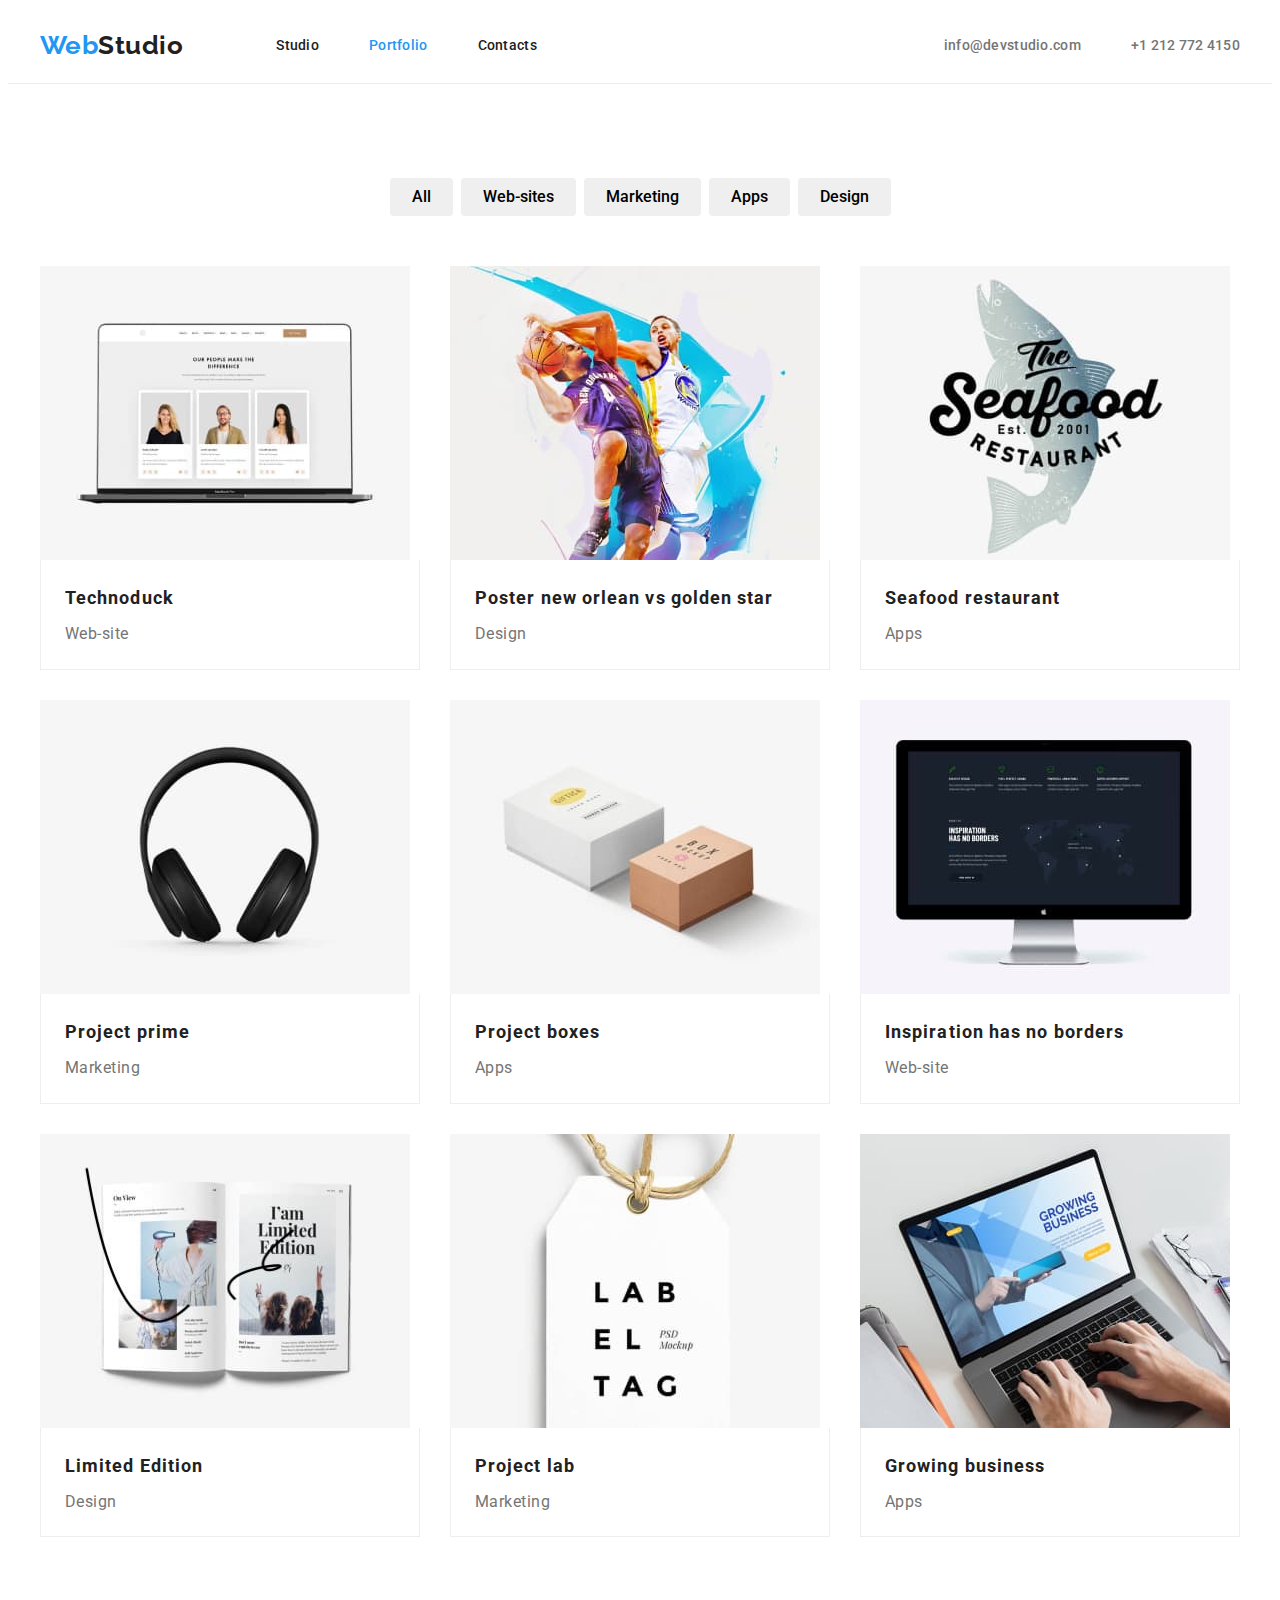
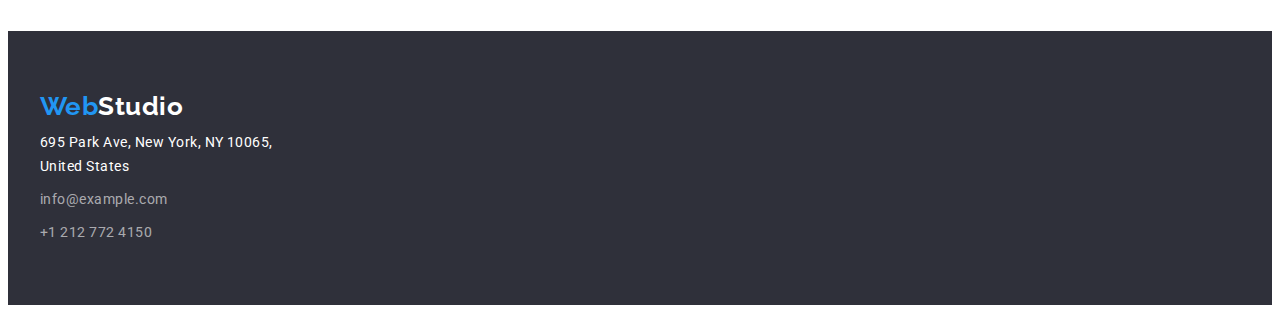
==== portfolio.html @ b886b598 "Initial commit" ====
<!DOCTYPE html>
<html lang="en">
  <head>
    <meta charset="UTF-8" />
    <meta http-equiv="X-UA-Compatible" content="IE=edge" />
    <meta name="viewport" content="width=device-width, initial-scale=1.0" />
    <title>Portfolio</title>
    <link rel="preconnect" href="https://fonts.googleapis.com" />
    <link rel="preconnect" href="https://fonts.gstatic.com" crossorigin />
    <link
      href="https://fonts.googleapis.com/css2?family=Raleway:wght@700&family=Roboto:wght@400;500;700;900&display=swap"
      rel="stylesheet"
    />
    <link
      rel="stylesheet"
      href="https://cdnjs.cloudflare.com/ajax/libs/modern-normalize/1.1.0/modern-normalize.min.css"
      integrity="sha512-wpPYUAdjBVSE4KJnH1VR1HeZfpl1ub8YT/NKx4PuQ5NmX2tKuGu6U/JRp5y+Y8XG2tV+wKQpNHVUX03MfMFn9Q=="
      crossorigin="anonymous"
      referrerpolicy="no-referrer"
    />
    <link rel="stylesheet" href="./css/styles.css" />
  </head>
  <body>
    <header class="header">
      <div class="container header-container">
      <nav class="header-nav">
        <a class="logo link" href="./index.html">Web<span class="head-logo-part">Studio</span></a>
        <ul class="header-list">
          <li class="header-list-item"><a class="header-link link" href="./index.html">Studio</a></li>
          <li class="header-list-item"><a class="header-link current link" href="./portfolio.html">Portfolio</a></li>
          <li class="header-list-item"><a class="header-link link" href="">Contacts</a></li>
        </ul>
      </nav>
      <ul class="header-list">
        <li class="header-list-contact"><a class="header-contact link" href="mailto:info@devstudio.com">info@devstudio.com</a></li>
        <li class="header-list-contact"><a class="header-contact link" href="tel:+12127724150">+1 212 772 4150</a></li>
      </ul>
      </div>
    </header>
    <main>
      <section class="portfolio-section">
        <div class="container">
          <h1 class="hiden">Portfolio navigation</h1>
          <ul class="button-list">
            <li><button class="portfolio-btn" type="button">All</button></li>
            <li><button class="portfolio-btn" type="button">Web-sites</button></li>
            <li><button class="portfolio-btn" type="button">Marketing</button></li>
            <li><button class="portfolio-btn" type="button">Apps</button></li>
            <li><button class="portfolio-btn" type="button">Design</button></li>
          </ul>
          <ul class="projects">
            <li class="project-item">
              <a class="project-link link" href="#" target="_blank"
                ><img
                  class="img"
                  src="./images/portfolio/project-1.jpg"
                  alt="Technoduck web-site"
                  width="370"
                  height="294"
                />
                <div class="project-text">
                  <h2 class="project-name">Technoduck</h2>
                  <p class="product">Web-site</p>
                </div>
              </a>
            </li>
            <li class="project-item">
              <a class="project-link link" href="#" target="_blank"
                ><img
                  class="img"
                  src="./images/portfolio/project-2.jpg"
                  alt="Poster new orlean vs golden star"
                  width="370"
                  height="294"
                />
                <div class="project-text">
                  <h2 class="project-name">Poster new orlean vs golden star</h2>
                  <p class="product">Design</p>
                </div>
              </a>
            </li>
            <li class="project-item">
              <a class="project-link link" href="#" target="_blank"
                ><img
                  class="img"
                  src="./images/portfolio/project-3.jpg"
                  alt="Seafood restaurant"
                  width="370"
                  height="294"
                />
                <div class="project-text">
                  <h2 class="project-name">Seafood restaurant</h2>
                  <p class="product">Apps</p>
                </div>  
              </a>
            </li>
            <li class="project-item">
              <a class="project-link link" href="#" target="_blank"
                ><img
                  class="img"
                  src="./images/portfolio/project-4.jpg"
                  alt="Project prime"
                  width="370"
                  height="294"
                />
                <div class="project-text">
                  <h2 class="project-name">Project prime</h2>
                  <p class="product">Marketing</p>
                </div>
              </a>
            </li>
            <li class="project-item">
              <a class="project-link link" href="#" target="_blank"
                ><img
                  class="img"
                  src="./images/portfolio/project-5.jpg"
                  alt="Project boxes"
                  width="370"
                  height="294"
                />
                <div class="project-text">
                  <h2 class="project-name">Project boxes</h2>
                  <p class="product">Apps</p>
                </div>
              </a>
            </li>
            <li class="project-item">
              <a class="project-link link" href="#" target="_blank"
                ><img
                  class="img"
                  src="./images/portfolio/project-6.jpg"
                  alt="Inspiration has no borders"
                  width="370"
                  height="294"
                />
                <div class="project-text">
                  <h2 class="project-name">Inspiration has no borders</h2>
                  <p class="product">Web-site</p>
                </div>
              </a>
            </li>
            <li class="project-item">
              <a class="project-link link" href="#" target="_blank"
                ><img
                  class="img"
                  src="./images/portfolio/project-7.jpg"
                  alt="Limited edition"
                  width="370"
                  height="294"
                />
                <div class="project-text">
                  <h2 class="project-name">Limited Edition</h2>
                  <p class="product">Design</p>
                </div>
              </a>
            </li>
            <li class="project-item">
              <a class="project-link link" href="#" target="_blank"
                ><img
                  class="img"
                  src="./images/portfolio/project-8.jpg"
                  alt="Project lab"
                  width="370"
                  height="294"
                />
                <div class="project-text">
                  <h2 class="project-name">Project lab</h2>
                  <p class="product">Marketing</p>
                </div>
              </a>
            </li>
            <li class="project-item">
              <a class="project-link link" href="#" target="_blank"
                ><img
                  class="img"
                  src="./images/portfolio/project-9.jpg"
                  alt="Growing business"
                  width="370"
                  height="294"
                />
                <div class="project-text">
                  <h2 class="project-name">Growing business</h2>
                  <p class="product">Apps</p>
                </div>
              </a>
            </li></ul
          >
        </div>
      </section>
    </main>
    <footer class="footer">
      <div class="container">
      <a class="footer-logo link" href="./index.html">Web<span class="footer-logo-part">Studio</span></a>
      <address>
        <ul class="footer-list">
          <li class="footer-text"
            ><a
              class="footer-map link"
              href="https://goo.gl/maps/xAhFo77AcfXD6E7u5"
              target="_blank"
              rel="noopener noreferrer nofollow"
              >695 Park Ave, New York, NY 10065, United States</a
            ></li
          >
          <li class="footer-text"><a class="footer-contact link" href="mailto:info@example.com">info@example.com</a></li>
          <li class="footer-text"><a class="footer-contact link" href="tel:+12127724150">+1 212 772 4150</a></li>
        </ul>
      </address>
      </div>
    </footer>
  </body>
</html>
---- css/styles.css ----
:root {
  --brand-color: #2196f3;
  --font-color-one: #212121;
  --font-color-two: #757575;
  --font-color-three: rgba(255, 255, 255, 0.6);
  --background-color-one: #2f303a;
  --background-color-two: #ffffff;
  --background-color-three: #f5f4fa;
  --hover-color-one: #188ce8;
  --items: 3;
  --indent: 30px;
}

body {
  font-family: 'Roboto', sans-serif;
  letter-spacing: 0.03em;
}

/* reset */
h1,
h2,
h3,
h4,
h5,
h6,
p,
ul {
  padding: 0;
  margin: 0;
}

img {
  display: block;
}

.header {
  border-bottom: 1px solid #ececec;
}

.header-container {
  display: flex;
  flex-direction: row;
}

.link {
  text-decoration: none;
  color: currentColor;
  align-content: center;
}

.list {
  list-style: none;
  margin: 0;
  padding: 0;
}

.container {
  width: 1200px;
  padding: 0 15px;
  margin-left: auto;
  margin-right: auto;
}

.header-nav {
  margin-right: auto;
}

.logo,
.footer-logo {
  text-transform: capitalize;
  color: var(--brand-color);
  font-family: 'Raleway', sans-serif;
  font-weight: 700;
  font-size: 26px;
  line-height: 1.192;
}

.head-logo-part {
  text-transform: capitalize;
  color: var(--font-color-one);
  font-family: 'Raleway', sans-serif;
  font-weight: 700;
  font-size: 26px;
  line-height: 1.1;
}
.header-nav {
  display: flex;
}
.logo {
  margin-right: 93px;
  display: flex;
  align-items: center;
}
/*.header-list-item {
  margin-right: 50px;
}
.header-list-contact:not(first-child) {
  margin-left: 50px;
}*/

.header-list {
  color: var(--font-color-one);
  font-weight: 500;
  font-size: 14px;
  line-height: 1.1;
  letter-spacing: 0.02em;
  padding: 0;
  display: flex;
  align-items: center;
  gap: 50px;
}

li > .current {
  color: var(--brand-color);
}

.header-link {
  color: var(--font-color-one);
  padding-top: 30px;
  padding-bottom: 30px;
  display: inline-block;
}

.header-contact {
  color: var(--font-color-two);
  padding-top: 30px;
  padding-bottom: 30px;
  display: inline-block;
}

.header-link:hover,
.header-link:focus,
.header-contact:hover,
.header-contact:focus,
.footer-map:hover,
.footer-map:focus,
.footer-contact:hover,
.footer-contact:focus {
  color: var(--brand-color);
}

.title-section {
  background-color: var(--background-color-one);
  padding: 200px 0 200px 0;
}

.title {
  font-weight: 900;
  font-size: 44px;
  line-height: 1.3;
  text-align: center;
  letter-spacing: 0.06em;
  text-transform: uppercase;
  color: var(--background-color-two);
  min-heght: 120px;
  width: 696px;
  margin-left: auto;
  margin-right: auto;
  margin-bottom: 30px;
}

.btn {
  width: 200px;
  min-height: 50px;
  padding-top: 8px;
  padding-bottom: 8px;
  padding-left: 17px;
  padding-right: 17px;
  margin-right: auto;
  margin-left: auto;
  box-shadow: 0px 4px 4px rgba(0, 0, 0, 0.15);
  border-radius: 4px;
  font-weight: 700;
  font-size: 16px;
  line-height: 1.8;
  display: flex;
  align-items: center;
  text-align: center;
  letter-spacing: 0.06em;
  color: var(--background-color-two);
  background-color: var(--brand-color);
  border-color: transparent;
  cursor: pointer;
}

.btn:hover,
.btn:focus {
  background-color: var(--hover-color-one);
}
.hiden {
  position: absolute;
  width: 1px;
  height: 1px;
  margin: -1px;
  border: 0;
  padding: 0;
  outline: 0;
  outline-offset: 0;
  white-space: nowrap;
  clip-path: inset(100%);
  clip: rect(0 0 0 0);
  overflow: hidden;
  visibility: hidden;
  pointer-events: none;
  position: absolute;
}
.features-section {
  padding-top: 94px;
  padding-bottom: 94px;
}
.features {
  display: flex;
  gap: 30px;
}
.features-list {
  width: 270px;
}

.button-list {
  display: flex;
  flex-direction: row;
  gap: 8px;
  justify-content: center;
  margin-bottom: 50px;
}

.header-list,
.button-list,
.features,
.business,
.team,
.footer-list,
.button-list,
.projects {
  list-style-type: none;
}

.features-header {
  font-weight: 700;
  font-size: 14px;
  line-height: 1.1;
  text-transform: uppercase;
  color: var(--font-color-one);
  margin-bottom: 9.41px;
}

.features-text {
  font-size: 14px;
  line-height: 1.7;
  color: var(--font-color-two);
}

.business-section {
  background-color: var(--background-color-two);
  padding-bottom: 94px;
}

.business-title {
  font-weight: 700;
  font-size: 36px;
  line-height: 1.1;
  text-align: center;
  color: var(--font-color-one);
  margin-bottom: 50px;
}

.business,
.team {
  display: flex;
  gap: 30px;
}
.team-section {
  background-color: var(--background-color-three);
  padding-top: 94px;
  padding-bottom: 94px;
}

.team-list {
  background-color: var(--background-color-two);
}

.team-text {
  padding: 30px;
}

.employee-name {
  font-weight: 500;
  font-size: 16px;
  line-height: 1.1;
  text-align: center;
  color: var(--font-color-one);
  margin-bottom: 10px;
}

.job-title {
  font-size: 16px;
  line-height: 1.1;
  text-align: center;
  color: var(--font-color-two);
}

.footer {
  background-color: var(--background-color-one);
  padding-top: 60px;
  padding-bottom: 60px;
}

.footer-logo {
  display: block;
  margin-bottom: 9px;
}

.footer-logo-part {
  text-transform: capitalize;
  color: var(--background-color-two);
  font-family: 'Raleway';
  font-style: normal;
  font-weight: 700;
  font-size: 26px;
  line-height: 1.1;
}

.footer-map {
  display: inline-block;
  width: 235px;
  font-style: normal;
  font-size: 14px;
  line-height: 1.7;
  color: var(--background-color-two);
}

.footer-contact {
  font-style: normal;
  font-size: 14px;
  line-height: 1.7;
  color: var(--font-color-three);
}

.footer-text:not(:last-child) {
  margin-bottom: 9px;
}
.portfolio-section {
  padding-top: 94px;
  padding-bottom: 94px;
}
.portfolio-btn {
  border: none;
  font-family: inherit;
  font-style: normal;
  font-weight: 500;
  font-size: 16px;
  line-height: 1.6;
  text-align: center;
  cursor: pointer;
  display: inline-block;
  border-color: transparent;
  cursor: pointer;
  border-radius: 4px;
  padding: 6px 22px;
}

.portfolio-btn:hover,
.portfolio-btn:focus {
  color: var(--background-color-two);
  background-color: var(--brand-color);
  box-shadow: 0px 3px 1px rgba(0, 0, 0, 0.1), 0px 1px 2px rgba(0, 0, 0, 0.08),
    0px 2px 2px rgba(0, 0, 0, 0.12);
}

.projects {
  display: flex;
  flex-wrap: wrap;
  /*gap: 30px;*/
  padding: 0;
  justify-content: center;
  margin-right: -30px;
  margin-bottom: -30px;
}

.project-item {
  background: #ffffff;
  /*flex-basis: calc((100% - var(--indent) * (var(--items) - 1)) / var(--items));*/
  flex-basis: calc(100% / 3 - 30px);
  margin-right: 30px;
  margin-bottom: 30px;
}
.project-text {
  padding: 20px 24px;
  border-left: 1px solid #eeeeee;
  border-bottom: 1px solid #eeeeee;
  border-right: 1px solid #eeeeee;
}

.project-name {
  font-weight: 700;
  font-size: 18px;
  line-height: 2;
  letter-spacing: 0.06em;
  color: var(--font-color-one);
  margin-bottom: 4px;
}

.product {
  font-size: 16px;
  line-height: 1.8;
  color: var(--font-color-two);
}
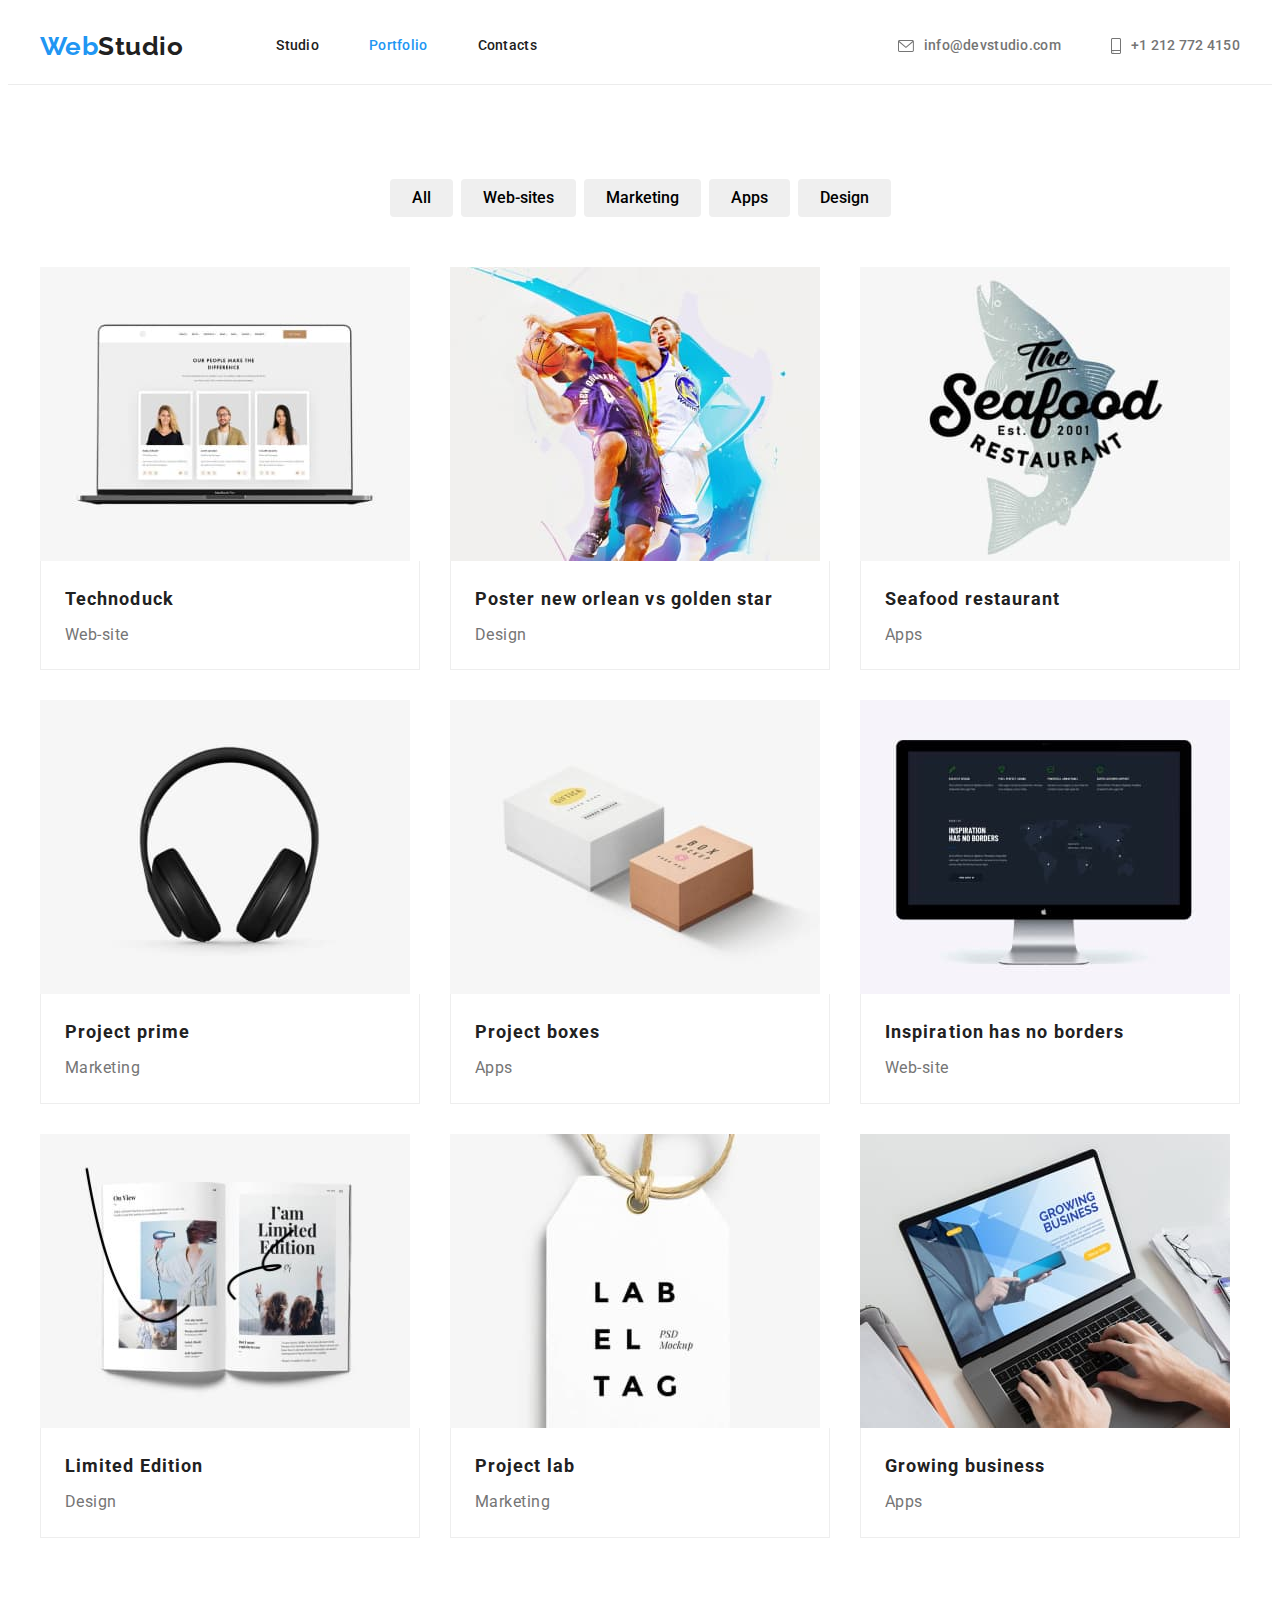
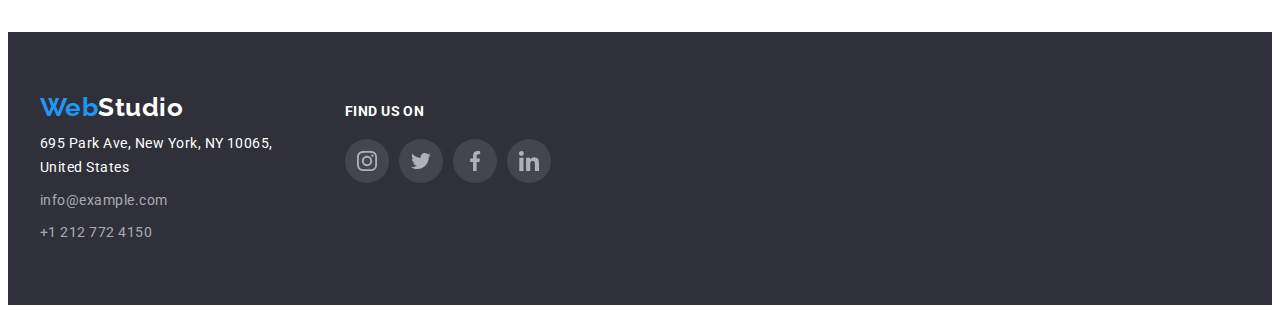
==== commit 031fbb89: "Homework#4" ====
--- a/portfolio.html
+++ b/portfolio.html
@@ -22,7 +22,7 @@
   </head>
   <body>
     <header class="header">
-      <div class="container header-container">
+    <div class="container header-container">
       <nav class="header-nav">
         <a class="logo link" href="./index.html">Web<span class="head-logo-part">Studio</span></a>
         <ul class="header-list">
@@ -32,11 +32,20 @@
         </ul>
       </nav>
       <ul class="header-list">
-        <li class="header-list-contact"><a class="header-contact link" href="mailto:info@devstudio.com">info@devstudio.com</a></li>
-        <li class="header-list-contact"><a class="header-contact link" href="tel:+12127724150">+1 212 772 4150</a></li>
+        <li class="header-list-contact">
+          <a class="header-contact header-icon link" href="mailto:info@devstudio.com">
+            <svg class="header-icon" height="12" width="16">
+              <use href="images/symbol-defs-opt.svg#icon-envelope"></use>
+            </svg>info@devstudio.com
+          </a>
+        </li>
+        <li class="header-list-contact"><a class="header-contact link" href="tel:+12127724150"><svg class="header-icon"
+              height="16" width="10">
+              <use href="images/symbol-defs-opt.svg#icon-smartphone"></use>
+            </svg>+1 212 772 4150</a></li>
       </ul>
-      </div>
-    </header>
+    </div>
+  </header>
     <main>
       <section class="portfolio-section">
         <div class="container">
@@ -189,24 +198,43 @@
       </section>
     </main>
     <footer class="footer">
-      <div class="container">
+    <div class="container">
+      <div class="footer-elements">
+        <div>
       <a class="footer-logo link" href="./index.html">Web<span class="footer-logo-part">Studio</span></a>
       <address>
         <ul class="footer-list">
-          <li class="footer-text"
-            ><a
-              class="footer-map link"
-              href="https://goo.gl/maps/xAhFo77AcfXD6E7u5"
-              target="_blank"
-              rel="noopener noreferrer nofollow"
-              >695 Park Ave, New York, NY 10065, United States</a
-            ></li
-          >
-          <li class="footer-text"><a class="footer-contact link" href="mailto:info@example.com">info@example.com</a></li>
+          <li class="footer-text"><a class="footer-map link" href="https://goo.gl/maps/xAhFo77AcfXD6E7u5"
+              target="_blank" rel="noopener noreferrer nofollow">695 Park Ave, New York, NY 10065, United States</a>
+          </li>
+          <li class="footer-text"><a class="footer-contact link" href="mailto:info@example.com">info@example.com</a>
+          </li>
           <li class="footer-text"><a class="footer-contact link" href="tel:+12127724150">+1 212 772 4150</a></li>
         </ul>
       </address>
       </div>
-    </footer>
+      <div class="footer-social">
+      <p class="footer-social-text">Find us on</p>
+      <div class="footer-social-box">
+        <a class="footer-social-link" href="https://www.instagram.com/" target="_blank"
+        rel="noopener noreferrer nofollow"><svg height="20" width="20">
+          <use href="images/symbol-defs-opt.svg#icon-instagram"></use>
+        </svg></a>
+        <a class="footer-social-link" href="https://www.twitter.com/" target="_blank"
+        rel="noopener noreferrer nofollow"><svg height="20" width="20">
+          <use href="images/symbol-defs-opt.svg#icon-twitter"></use>
+        </svg></a>
+        <a class="footer-social-link" href="https://www.facebook.com/" target="_blank"
+        rel="noopener noreferrer nofollow"><svg height="20" width="20">
+          <use href="images/symbol-defs-opt.svg#icon-facebook"></use>
+        </svg></a>
+        <a class="footer-social-link" href="https://www.linkedin.com/" target="_blank"
+        rel="noopener noreferrer nofollow"><svg height="20" width="20">
+          <use href="images/symbol-defs-opt.svg#icon-linkedin"></use>
+        </svg></a>
+      </div>
+    </div>
+    </div>
+  </footer>
   </body>
 </html>
--- a/css/styles.css
+++ b/css/styles.css
@@ -7,6 +7,7 @@
   --background-color-two: #ffffff;
   --background-color-three: #f5f4fa;
   --hover-color-one: #188ce8;
+  --icon-color-one: #AFB1B8;
   --items: 3;
   --indent: 30px;
 }
@@ -91,12 +92,6 @@
   display: flex;
   align-items: center;
 }
-/*.header-list-item {
-  margin-right: 50px;
-}
-.header-list-contact:not(first-child) {
-  margin-left: 50px;
-}*/
 
 .header-list {
   color: var(--font-color-one);
@@ -125,8 +120,12 @@
   color: var(--font-color-two);
   padding-top: 30px;
   padding-bottom: 30px;
-  display: inline-block;
-}
+  display: flex;
+  align-items: center;
+  gap: 10px;
+  fill: var(--font-color-two);
+}
+
 
 .header-link:hover,
 .header-link:focus,
@@ -137,9 +136,18 @@
 .footer-contact:hover,
 .footer-contact:focus {
   color: var(--brand-color);
+  fill: var(--brand-color);
 }
 
 .title-section {
+  background-image: linear-gradient(to right, rgba(47, 48, 58, 0.4), rgba(47, 48, 58, 0.4)),
+    url(../images/background/title-overlay.jpeg);
+  background-position: center;
+  background-repeat: no-repeat;
+  background-size: cover;
+  max-width: 1600px;
+  margin-right: auto;
+  margin-left: auto;
   background-color: var(--background-color-one);
   padding: 200px 0 200px 0;
 }
@@ -204,6 +212,17 @@
   pointer-events: none;
   position: absolute;
 }
+.features-icon {
+  display: flex;
+  width: 270px;
+  height: 120px;
+  background-color: var(--background-color-three);
+  border-radius: 4px;
+  align-items: center;
+  justify-content: center;
+  margin-bottom: 25px;
+}
+
 .features-section {
   padding-top: 94px;
   padding-bottom: 94px;
@@ -254,8 +273,9 @@
   background-color: var(--background-color-two);
   padding-bottom: 94px;
 }
-
+.customer-title,
 .business-title {
+  text-transform: capitalize;
   font-weight: 700;
   font-size: 36px;
   line-height: 1.1;
@@ -277,6 +297,8 @@
 
 .team-list {
   background-color: var(--background-color-two);
+  filter: drop-shadow(0px 4px 4px rgba(0, 0, 0, 0.25));
+  border-radius: 0px 0px 4px 4px;
 }
 
 .team-text {
@@ -297,6 +319,60 @@
   line-height: 1.1;
   text-align: center;
   color: var(--font-color-two);
+  margin-bottom: 15px;
+}
+.social-box {
+  display: flex;
+  align-items: center;
+  justify-content: center;
+    gap:10px;
+}
+.social-link {
+  display: flex;
+justify-content: center;
+align-items: center;
+  width: 44px;
+  height: 44px;
+  border-radius: 50% 50%;
+  background-color: transparent;
+  fill: var(--icon-color-one);
+
+}
+.footer-social-link:hover,
+.footer-social-link:focus,
+.social-link:hover,
+.social-link:focus {
+fill:var(--background-color-two);
+background-color: var(--brand-color);
+}
+
+.customer-section {
+  padding-top: 94px;
+  padding-bottom: 94px;
+}
+.customer-link {
+  width: 170px;
+  height: 92px;
+  border-radius: 4px;
+   display: flex;
+justify-content: center;
+align-items: center;
+  outline: 1px solid var(--icon-color-one);
+  fill: var(--icon-color-one);
+}
+.customer-link:hover,
+.customer-link:focus {
+  fill:var(--brand-color);
+outline: 1px solid var(--brand-color);
+}
+
+
+.customer-list {
+  
+  display: flex;
+justify-content: center;
+align-items: center;
+gap: 30px;
 }
 
 .footer {
@@ -308,6 +384,11 @@
 .footer-logo {
   display: block;
   margin-bottom: 9px;
+}
+.footer-elements {
+   display: flex;
+align-items: baseline;
+gap: 70px;
 }
 
 .footer-logo-part {
@@ -339,6 +420,41 @@
 .footer-text:not(:last-child) {
   margin-bottom: 9px;
 }
+
+.footer-social {
+display: flex;
+flex-direction: column;
+gap: 20px;
+height: 80px;
+width:206px;
+}
+
+.footer-social-box {
+  display: flex;
+  align-items: center;
+  justify-content: center;
+  gap:10px;
+}
+.footer-social-text {
+font-weight: 700;
+font-size: 14px;
+line-height: 1.1;
+letter-spacing: 0.03em;
+text-transform: uppercase;
+color: #FFFFFF;}
+
+.footer-social-link {
+  display: flex;
+justify-content: center;
+align-items: center;
+  width: 44px;
+  height: 44px;
+  border-radius: 50% 50%;
+  background-color: rgba(255, 255, 255, 0.1);
+  fill: var(--icon-color-one);}
+
+
+
 .portfolio-section {
   padding-top: 94px;
   padding-bottom: 94px;
@@ -377,6 +493,11 @@
   margin-bottom: -30px;
 }
 
+.project-item:hover,
+.project-item:focus {
+  box-shadow: 0px 1px 1px rgba(0, 0, 0, 0.12), 0px 4px 4px rgba(0, 0, 0, 0.06), 1px 4px 6px rgba(0, 0, 0, 0.16);
+}
+
 .project-item {
   background: #ffffff;
   /*flex-basis: calc((100% - var(--indent) * (var(--items) - 1)) / var(--items));*/
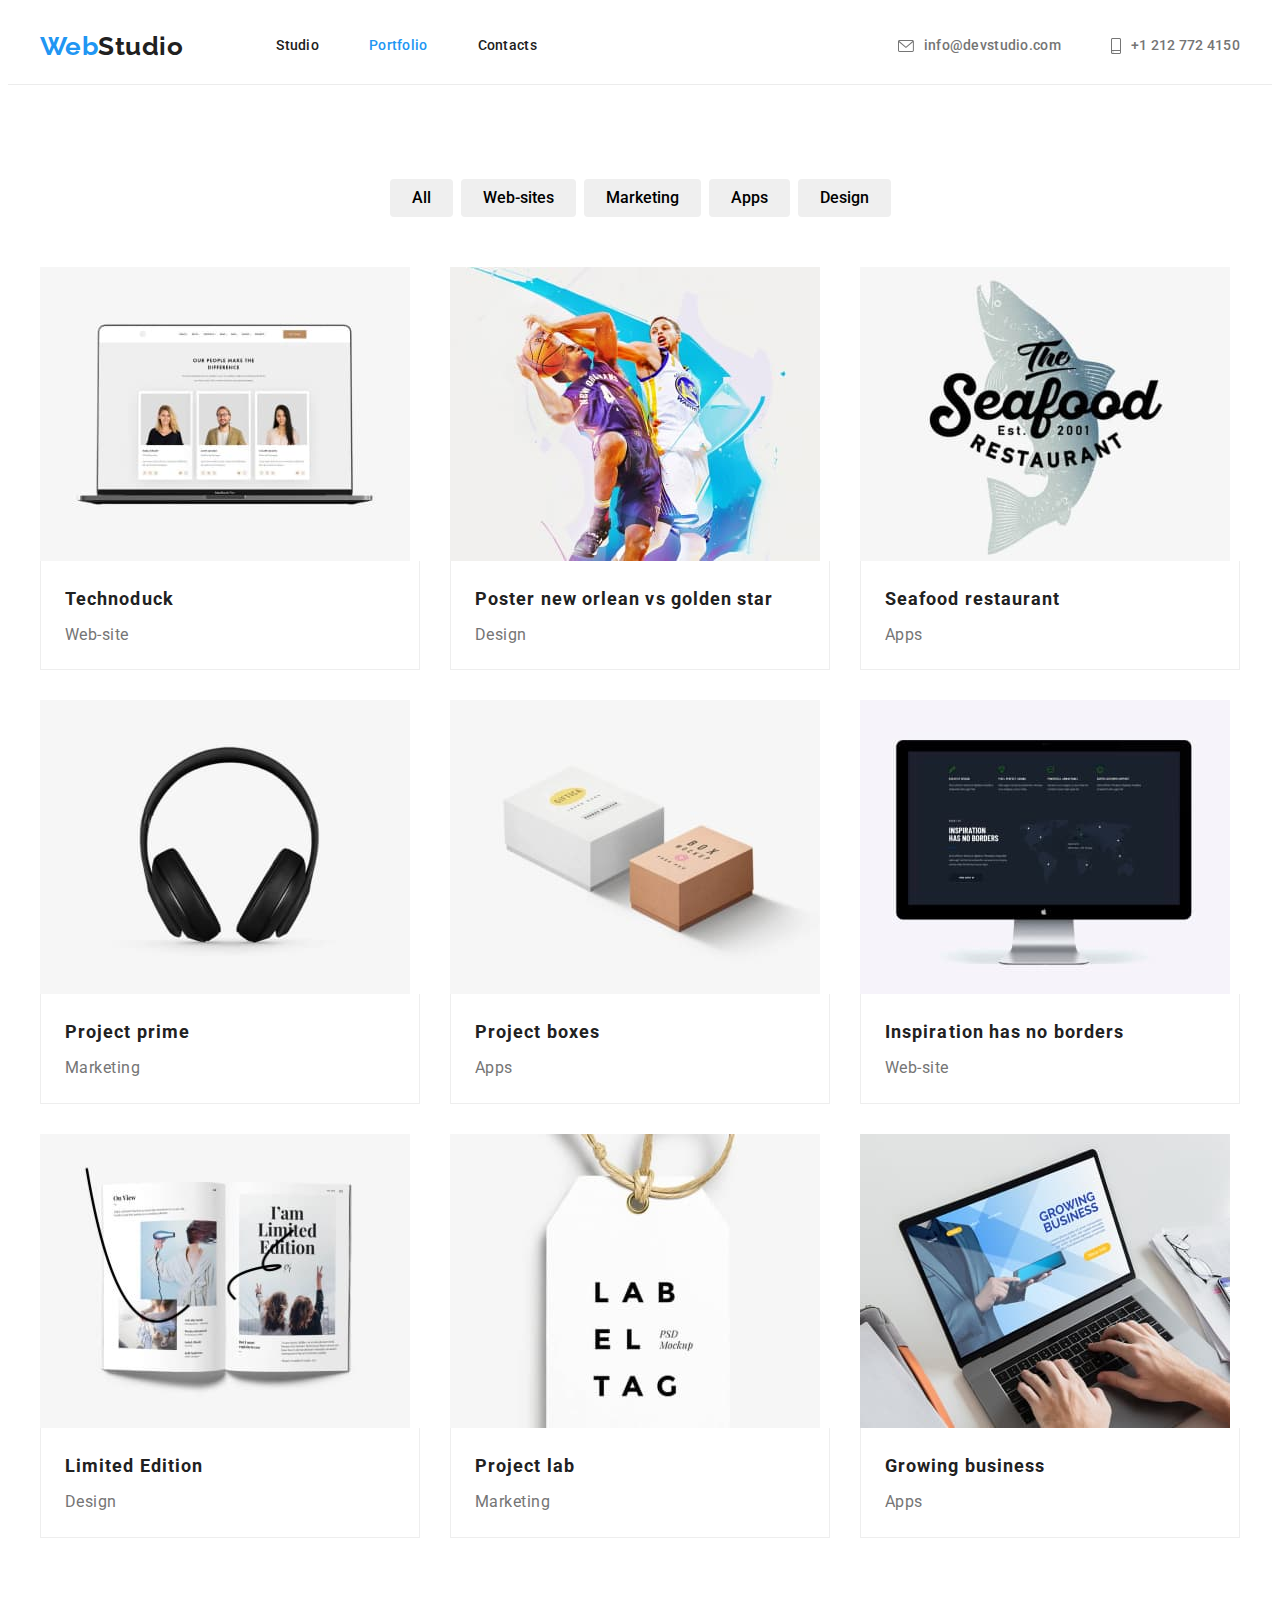
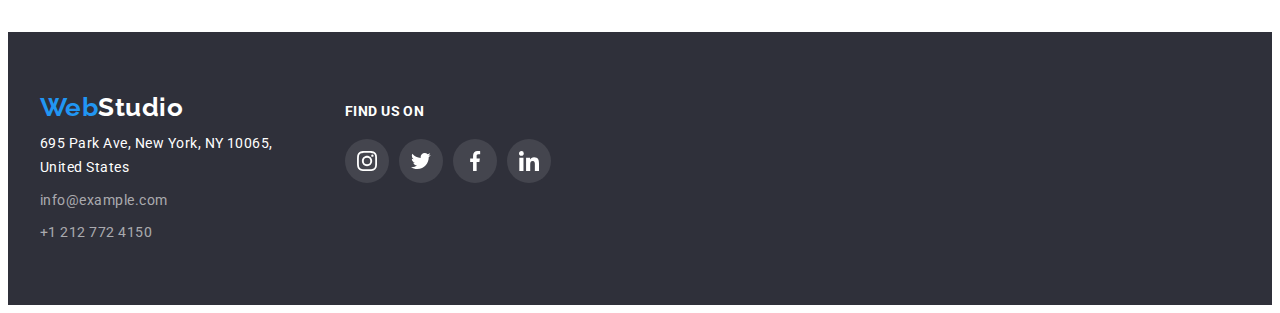
==== commit d64f340f: "Aria-label added" ====
--- a/portfolio.html
+++ b/portfolio.html
@@ -35,13 +35,13 @@
         <li class="header-list-contact">
           <a class="header-contact header-icon link" href="mailto:info@devstudio.com">
             <svg class="header-icon" height="12" width="16">
-              <use href="images/symbol-defs-opt.svg#icon-envelope"></use>
+              <use href="images/icons.svg#icon-envelope"></use>
             </svg>info@devstudio.com
           </a>
         </li>
         <li class="header-list-contact"><a class="header-contact link" href="tel:+12127724150"><svg class="header-icon"
               height="16" width="10">
-              <use href="images/symbol-defs-opt.svg#icon-smartphone"></use>
+              <use href="images/icons.svg#icon-smartphone"></use>
             </svg>+1 212 772 4150</a></li>
       </ul>
     </div>
@@ -201,40 +201,40 @@
     <div class="container">
       <div class="footer-elements">
         <div>
-      <a class="footer-logo link" href="./index.html">Web<span class="footer-logo-part">Studio</span></a>
-      <address>
-        <ul class="footer-list">
-          <li class="footer-text"><a class="footer-map link" href="https://goo.gl/maps/xAhFo77AcfXD6E7u5"
-              target="_blank" rel="noopener noreferrer nofollow">695 Park Ave, New York, NY 10065, United States</a>
-          </li>
-          <li class="footer-text"><a class="footer-contact link" href="mailto:info@example.com">info@example.com</a>
-          </li>
-          <li class="footer-text"><a class="footer-contact link" href="tel:+12127724150">+1 212 772 4150</a></li>
-        </ul>
-      </address>
+          <a class="footer-logo link" href="./index.html">Web<span class="footer-logo-part">Studio</span></a>
+          <address>
+            <ul class="footer-list">
+              <li class="footer-text"><a class="footer-map link" href="https://goo.gl/maps/xAhFo77AcfXD6E7u5"
+                  target="_blank" rel="noopener noreferrer nofollow">695 Park Ave, New York, NY 10065, United States</a>
+              </li>
+              <li class="footer-text"><a class="footer-contact link" href="mailto:info@example.com">info@example.com</a>
+              </li>
+              <li class="footer-text"><a class="footer-contact link" href="tel:+12127724150">+1 212 772 4150</a></li>
+            </ul>
+          </address>
+        </div>
+        <div class="footer-social">
+          <p class="footer-social-text">Find us on</p>
+          <div class="footer-social-box">
+            <a class="footer-social-link" href="https://www.instagram.com/" target="_blank"
+              rel="noopener noreferrer nofollow" aria-label="instagram"><svg height="20" width="20">
+                <use href="images/icons.svg#icon-instagram"></use>
+              </svg></a>
+            <a class="footer-social-link" href="https://www.twitter.com/" target="_blank"
+              rel="noopener noreferrer nofollow" aria-label="twitter"><svg height="20" width="20">
+                <use href="images/icons.svg#icon-twitter"></use>
+              </svg></a>
+            <a class="footer-social-link" href="https://www.facebook.com/" target="_blank"
+              rel="noopener noreferrer nofollow" aria-label="facebook"><svg height="20" width="20">
+                <use href="images/icons.svg#icon-facebook"></use>
+              </svg></a>
+            <a class="footer-social-link" href="https://www.linkedin.com/" target="_blank"
+              rel="noopener noreferrer nofollow" aria-label="linkedin"><svg height="20" width="20">
+                <use href="images/icons.svg#icon-linkedin"></use>
+              </svg></a>
+          </div>
+        </div>
       </div>
-      <div class="footer-social">
-      <p class="footer-social-text">Find us on</p>
-      <div class="footer-social-box">
-        <a class="footer-social-link" href="https://www.instagram.com/" target="_blank"
-        rel="noopener noreferrer nofollow"><svg height="20" width="20">
-          <use href="images/symbol-defs-opt.svg#icon-instagram"></use>
-        </svg></a>
-        <a class="footer-social-link" href="https://www.twitter.com/" target="_blank"
-        rel="noopener noreferrer nofollow"><svg height="20" width="20">
-          <use href="images/symbol-defs-opt.svg#icon-twitter"></use>
-        </svg></a>
-        <a class="footer-social-link" href="https://www.facebook.com/" target="_blank"
-        rel="noopener noreferrer nofollow"><svg height="20" width="20">
-          <use href="images/symbol-defs-opt.svg#icon-facebook"></use>
-        </svg></a>
-        <a class="footer-social-link" href="https://www.linkedin.com/" target="_blank"
-        rel="noopener noreferrer nofollow"><svg height="20" width="20">
-          <use href="images/symbol-defs-opt.svg#icon-linkedin"></use>
-        </svg></a>
-      </div>
-    </div>
-    </div>
   </footer>
   </body>
 </html>
--- a/css/styles.css
+++ b/css/styles.css
@@ -342,7 +342,7 @@
 .footer-social-link:focus,
 .social-link:hover,
 .social-link:focus {
-fill:var(--background-color-two);
+fill: var(--background-color-two);
 background-color: var(--brand-color);
 }
 
@@ -425,7 +425,6 @@
 display: flex;
 flex-direction: column;
 gap: 20px;
-height: 80px;
 width:206px;
 }
 
@@ -451,7 +450,7 @@
   height: 44px;
   border-radius: 50% 50%;
   background-color: rgba(255, 255, 255, 0.1);
-  fill: var(--icon-color-one);}
+  fill: var(--background-color-two);}
 
 
 
@@ -492,9 +491,12 @@
   margin-right: -30px;
   margin-bottom: -30px;
 }
-
-.project-item:hover,
-.project-item:focus {
+.project-link {
+  display: block;
+}
+
+.project-link:hover,
+.project-link:focus {
   box-shadow: 0px 1px 1px rgba(0, 0, 0, 0.12), 0px 4px 4px rgba(0, 0, 0, 0.06), 1px 4px 6px rgba(0, 0, 0, 0.16);
 }
 
